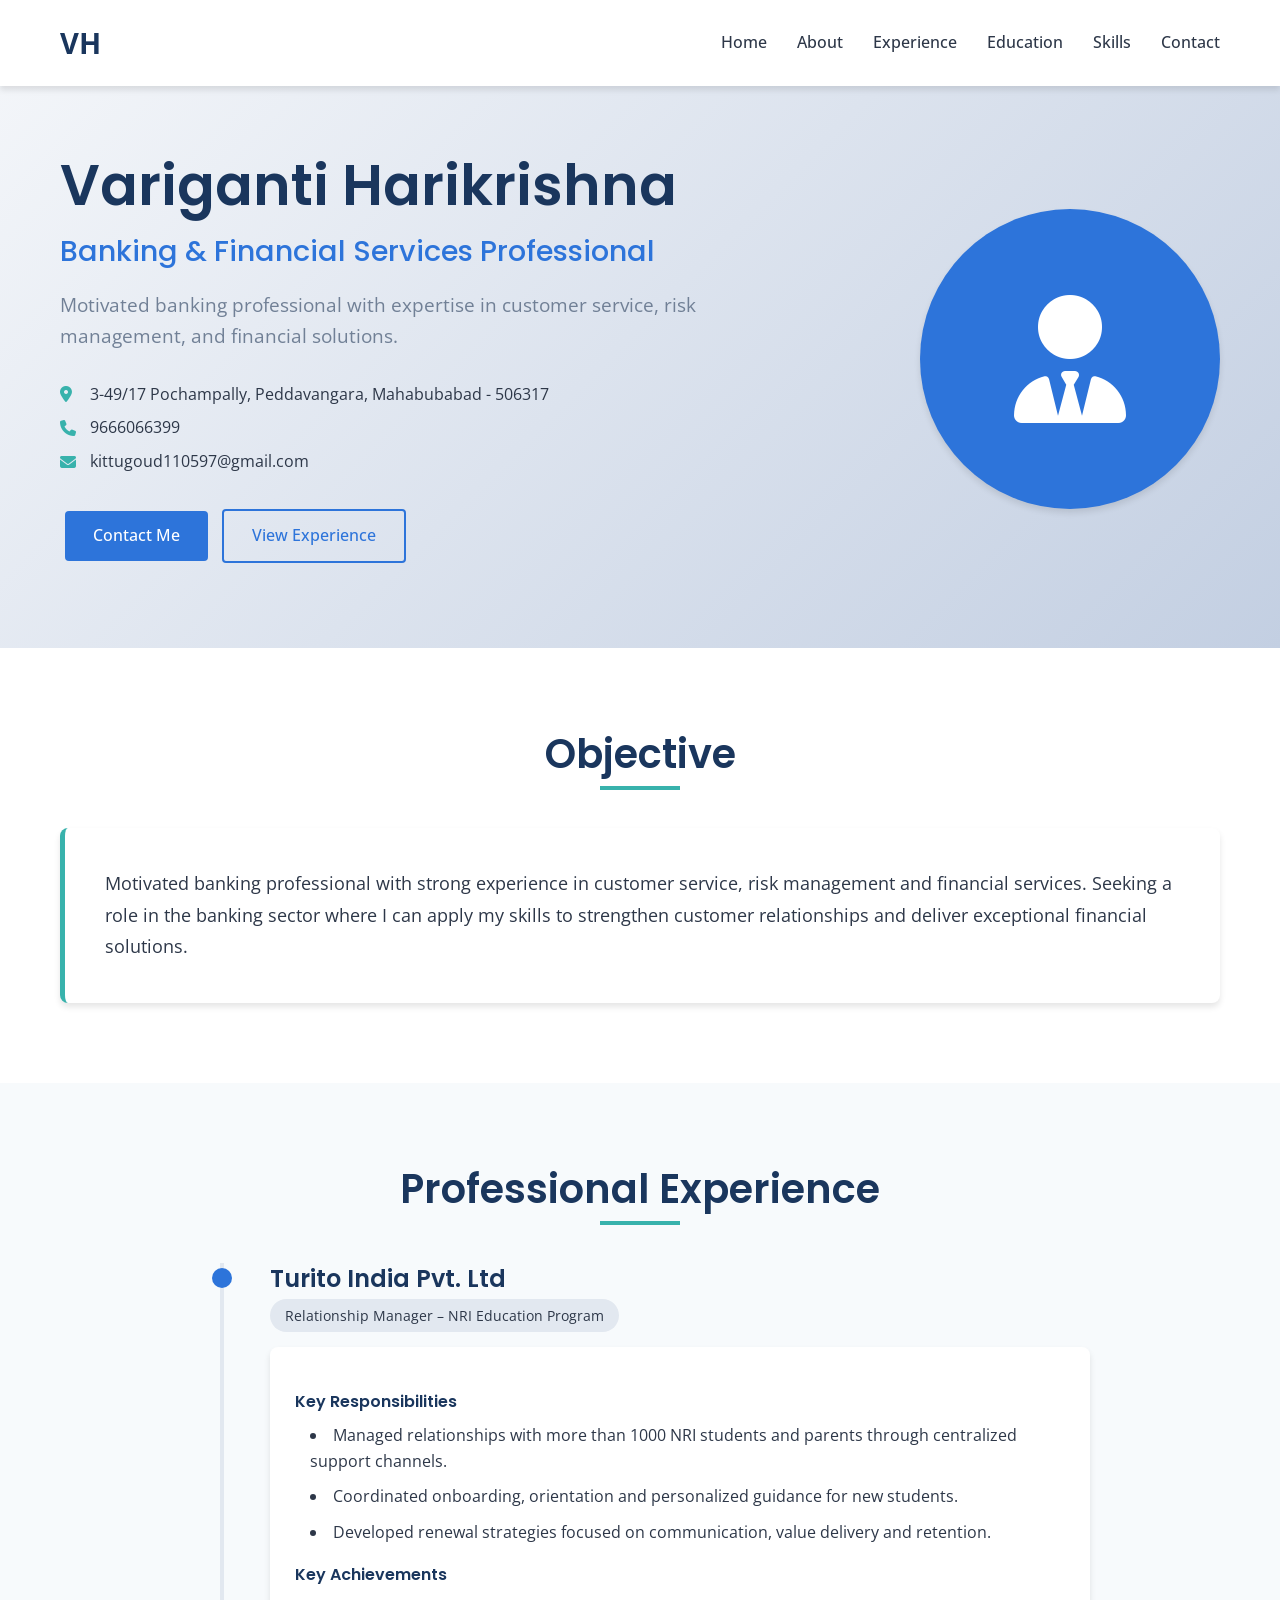
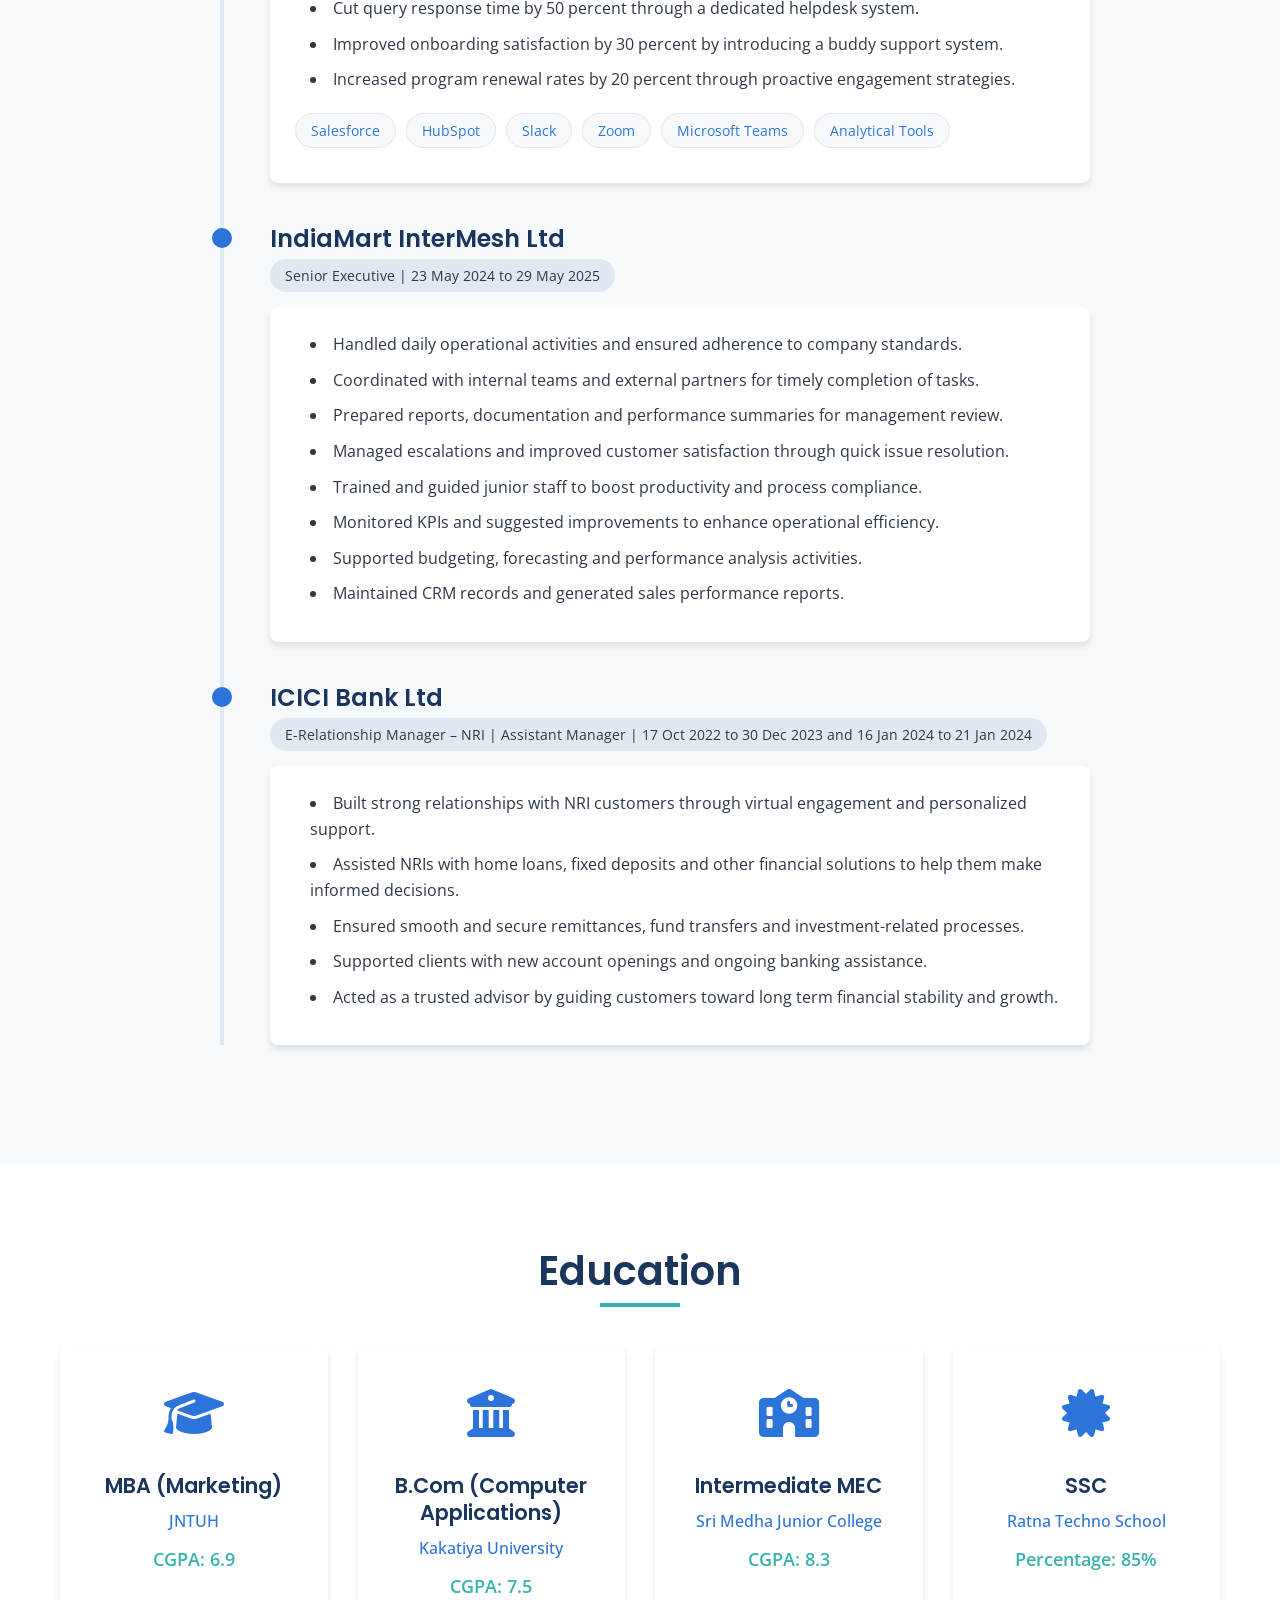
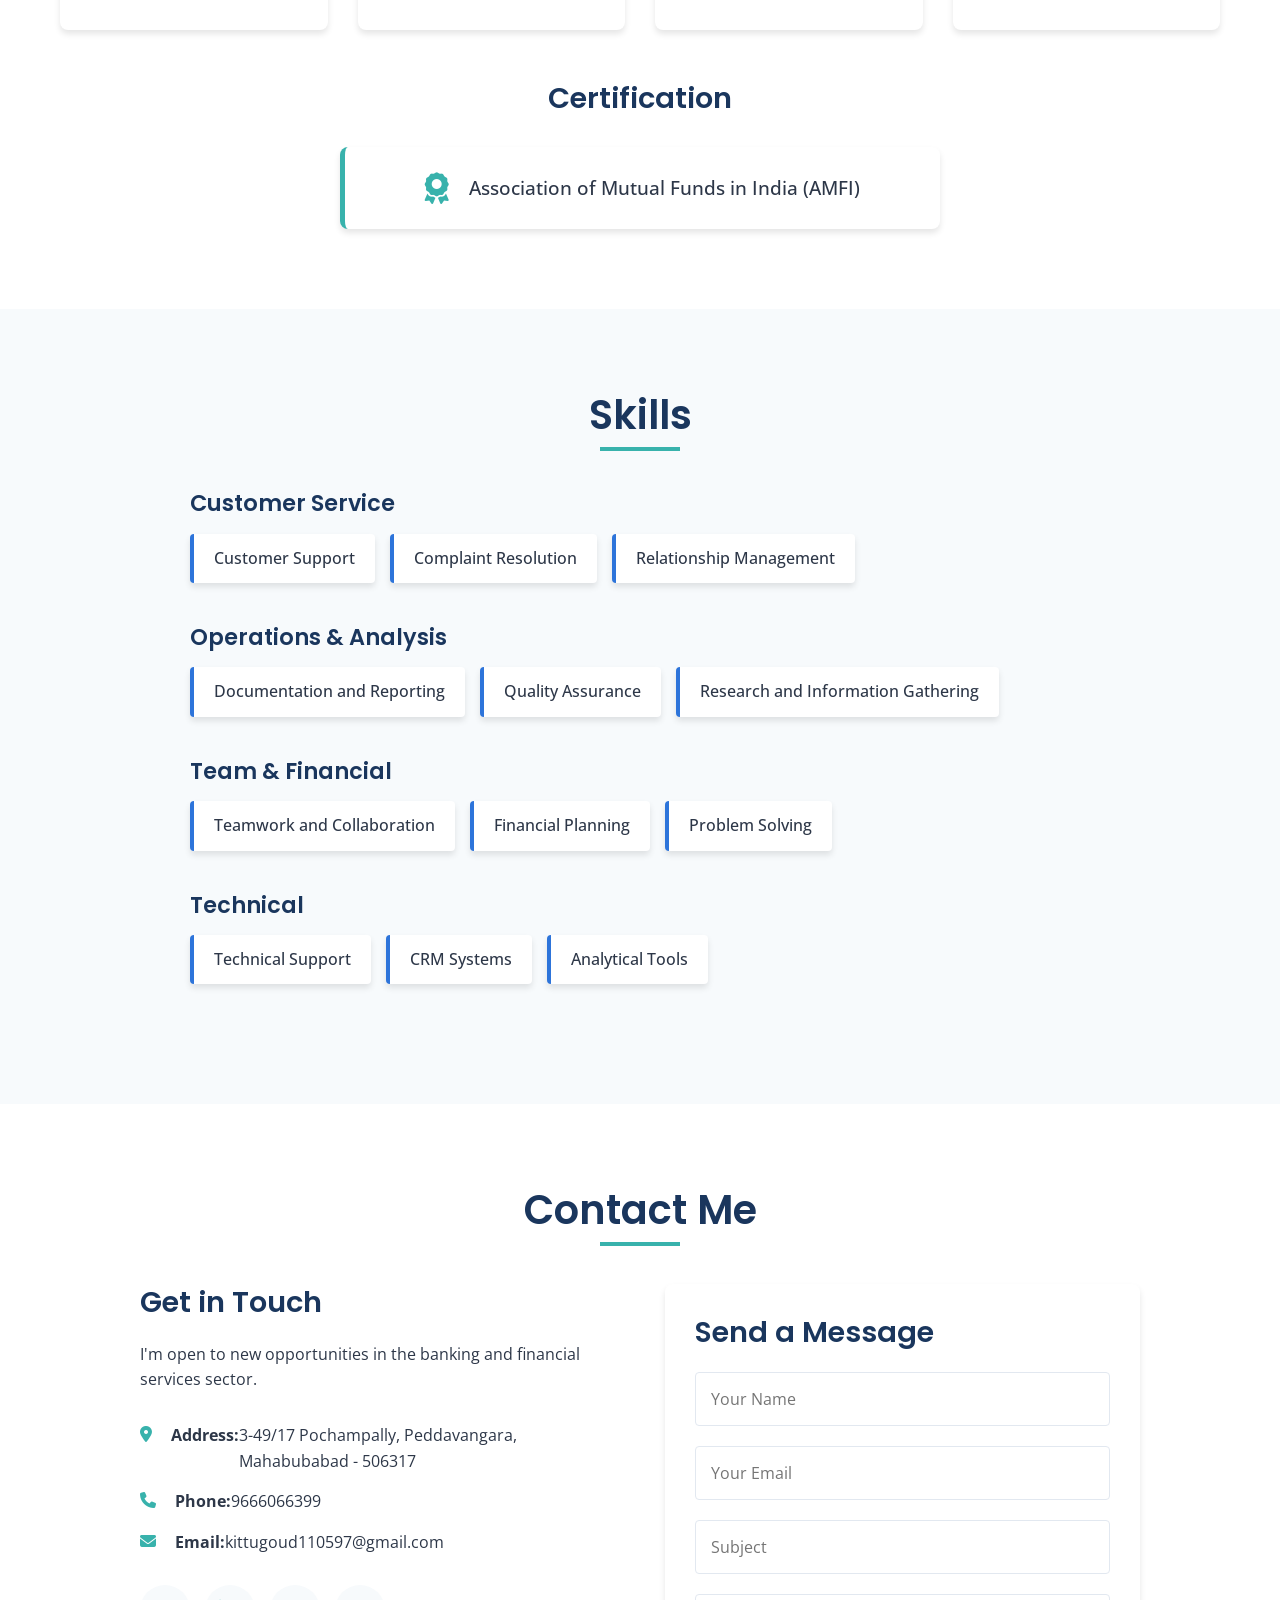
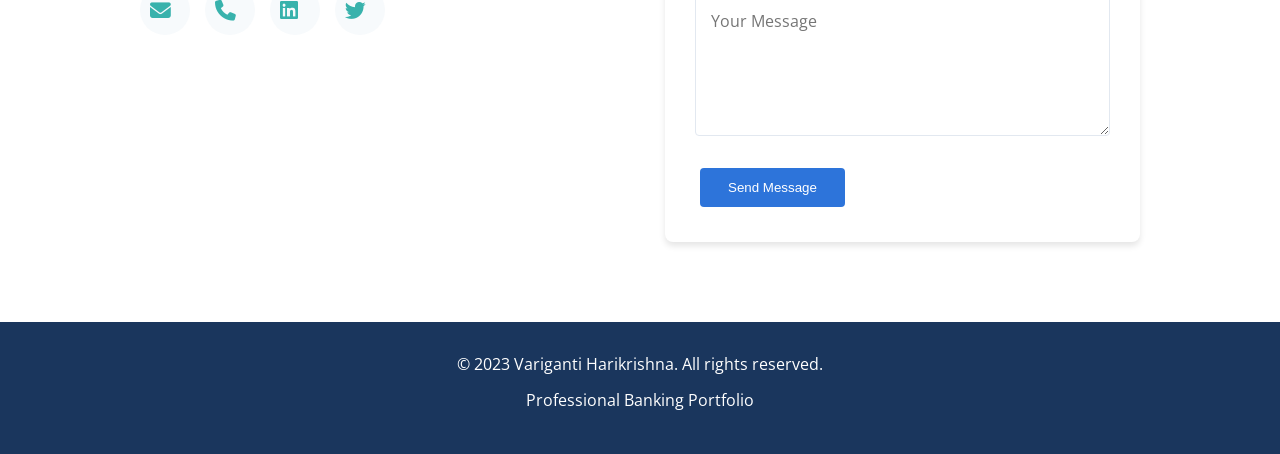
==== index.html @ f1bd862e "Update and rename bhai.html to index.html" ====
<!DOCTYPE html>
<html lang="en">
<head>
    <meta charset="UTF-8">
    <meta name="viewport" content="width=device-width, initial-scale=1.0">
    <title>Variganti Harikrishna | Banking Professional</title>
    <link rel="stylesheet" href="bhai.css">
    <link rel="stylesheet" href="https://cdnjs.cloudflare.com/ajax/libs/font-awesome/6.4.0/css/all.min.css">
    <link href="https://fonts.googleapis.com/css2?family=Poppins:wght@300;400;500;600;700&family=Open+Sans:wght@300;400;600&display=swap" rel="stylesheet">
    <link rel="icon" type="image/x-icon" href="data:image/svg+xml,<svg xmlns=%22http://www.w3.org/2000/svg%22 viewBox=%220 0 100 100%22><text y=%22.9em%22 font-size=%2290%22>💼</text></svg>">
</head>
<body>
    <!-- Navigation -->
    <nav class="navbar">
        <div class="nav-container">
            <a href="#home" class="logo">VH</a>
            <ul class="nav-menu">
                <li><a href="#home">Home</a></li>
                <li><a href="#about">About</a></li>
                <li><a href="#experience">Experience</a></li>
                <li><a href="#education">Education</a></li>
                <li><a href="#skills">Skills</a></li>
                <li><a href="#contact">Contact</a></li>
            </ul>
            <button class="menu-toggle">
                <i class="fas fa-bars"></i>
            </button>
        </div>
    </nav>

    <!-- Hero Section -->
    <section id="home" class="hero">
        <div class="hero-container">
            <div class="hero-text">
                <h1>Variganti Harikrishna</h1>
                <h2>Banking & Financial Services Professional</h2>
                <p class="tagline">Motivated banking professional with expertise in customer service, risk management, and financial solutions.</p>
                <div class="contact-info">
                    <p><i class="fas fa-map-marker-alt"></i> 3-49/17 Pochampally, Peddavangara, Mahabubabad - 506317</p>
                    <p><i class="fas fa-phone"></i> 9666066399</p>
                    <p><i class="fas fa-envelope"></i> kittugoud110597@gmail.com</p>
                </div>
                <a href="#contact" class="btn">Contact Me</a>
                <a href="#experience" class="btn secondary">View Experience</a>
            </div>
            <div class="hero-image">
                <div class="image-placeholder">
                    <i class="fas fa-user-tie"></i>
                </div>
            </div>
        </div>
    </section>

    <!-- About/Objective Section -->
    <section id="about" class="section">
        <div class="container">
            <h2 class="section-title">Objective</h2>
            <div class="objective">
                <p>Motivated banking professional with strong experience in customer service, risk management and financial services. Seeking a role in the banking sector where I can apply my skills to strengthen customer relationships and deliver exceptional financial solutions.</p>
            </div>
        </div>
    </section>

    <!-- Experience Section -->
    <section id="experience" class="section bg-light">
        <div class="container">
            <h2 class="section-title">Professional Experience</h2>
            
            <div class="timeline">
                <div class="timeline-item">
                    <div class="timeline-header">
                        <h3>Turito India Pvt. Ltd</h3>
                        <span class="date">Relationship Manager – NRI Education Program</span>
                    </div>
                    <div class="timeline-content">
                        <h4>Key Responsibilities</h4>
                        <ul>
                            <li>Managed relationships with more than 1000 NRI students and parents through centralized support channels.</li>
                            <li>Coordinated onboarding, orientation and personalized guidance for new students.</li>
                            <li>Developed renewal strategies focused on communication, value delivery and retention.</li>
                        </ul>
                        <h4>Key Achievements</h4>
                        <ul>
                            <li>Cut query response time by 50 percent through a dedicated helpdesk system.</li>
                            <li>Improved onboarding satisfaction by 30 percent by introducing a buddy support system.</li>
                            <li>Increased program renewal rates by 20 percent through proactive engagement strategies.</li>
                        </ul>
                        <div class="tools">
                            <span class="tool-tag">Salesforce</span>
                            <span class="tool-tag">HubSpot</span>
                            <span class="tool-tag">Slack</span>
                            <span class="tool-tag">Zoom</span>
                            <span class="tool-tag">Microsoft Teams</span>
                            <span class="tool-tag">Analytical Tools</span>
                        </div>
                    </div>
                </div>
                
                <div class="timeline-item">
                    <div class="timeline-header">
                        <h3>IndiaMart InterMesh Ltd</h3>
                        <span class="date">Senior Executive | 23 May 2024 to 29 May 2025</span>
                    </div>
                    <div class="timeline-content">
                        <ul>
                            <li>Handled daily operational activities and ensured adherence to company standards.</li>
                            <li>Coordinated with internal teams and external partners for timely completion of tasks.</li>
                            <li>Prepared reports, documentation and performance summaries for management review.</li>
                            <li>Managed escalations and improved customer satisfaction through quick issue resolution.</li>
                            <li>Trained and guided junior staff to boost productivity and process compliance.</li>
                            <li>Monitored KPIs and suggested improvements to enhance operational efficiency.</li>
                            <li>Supported budgeting, forecasting and performance analysis activities.</li>
                            <li>Maintained CRM records and generated sales performance reports.</li>
                        </ul>
                    </div>
                </div>
                
                <div class="timeline-item">
                    <div class="timeline-header">
                        <h3>ICICI Bank Ltd</h3>
                        <span class="date">E-Relationship Manager – NRI | Assistant Manager | 17 Oct 2022 to 30 Dec 2023 and 16 Jan 2024 to 21 Jan 2024</span>
                    </div>
                    <div class="timeline-content">
                        <ul>
                            <li>Built strong relationships with NRI customers through virtual engagement and personalized support.</li>
                            <li>Assisted NRIs with home loans, fixed deposits and other financial solutions to help them make informed decisions.</li>
                            <li>Ensured smooth and secure remittances, fund transfers and investment-related processes.</li>
                            <li>Supported clients with new account openings and ongoing banking assistance.</li>
                            <li>Acted as a trusted advisor by guiding customers toward long term financial stability and growth.</li>
                        </ul>
                    </div>
                </div>
            </div>
        </div>
    </section>

    <!-- Education Section -->
    <section id="education" class="section">
        <div class="container">
            <h2 class="section-title">Education</h2>
            <div class="education-grid">
                <div class="education-card">
                    <div class="edu-icon">
                        <i class="fas fa-graduation-cap"></i>
                    </div>
                    <h3>MBA (Marketing)</h3>
                    <p class="institution">JNTUH</p>
                    <p class="grade">CGPA: 6.9</p>
                </div>
                
                <div class="education-card">
                    <div class="edu-icon">
                        <i class="fas fa-university"></i>
                    </div>
                    <h3>B.Com (Computer Applications)</h3>
                    <p class="institution">Kakatiya University</p>
                    <p class="grade">CGPA: 7.5</p>
                </div>
                
                <div class="education-card">
                    <div class="edu-icon">
                        <i class="fas fa-school"></i>
                    </div>
                    <h3>Intermediate MEC</h3>
                    <p class="institution">Sri Medha Junior College</p>
                    <p class="grade">CGPA: 8.3</p>
                </div>
                
                <div class="education-card">
                    <div class="edu-icon">
                        <i class="fas fa-certificate"></i>
                    </div>
                    <h3>SSC</h3>
                    <p class="institution">Ratna Techno School</p>
                    <p class="grade">Percentage: 85%</p>
                </div>
            </div>
            
            <div class="certification">
                <h3 class="cert-title">Certification</h3>
                <div class="cert-card">
                    <i class="fas fa-award"></i>
                    <p>Association of Mutual Funds in India (AMFI)</p>
                </div>
            </div>
        </div>
    </section>

    <!-- Skills Section -->
    <section id="skills" class="section bg-light">
        <div class="container">
            <h2 class="section-title">Skills</h2>
            <div class="skills-container">
                <div class="skill-category">
                    <h3>Customer Service</h3>
                    <div class="skill-tags">
                        <span class="skill-tag">Customer Support</span>
                        <span class="skill-tag">Complaint Resolution</span>
                        <span class="skill-tag">Relationship Management</span>
                    </div>
                </div>
                
                <div class="skill-category">
                    <h3>Operations & Analysis</h3>
                    <div class="skill-tags">
                        <span class="skill-tag">Documentation and Reporting</span>
                        <span class="skill-tag">Quality Assurance</span>
                        <span class="skill-tag">Research and Information Gathering</span>
                    </div>
                </div>
                
                <div class="skill-category">
                    <h3>Team & Financial</h3>
                    <div class="skill-tags">
                        <span class="skill-tag">Teamwork and Collaboration</span>
                        <span class="skill-tag">Financial Planning</span>
                        <span class="skill-tag">Problem Solving</span>
                    </div>
                </div>
                
                <div class="skill-category">
                    <h3>Technical</h3>
                    <div class="skill-tags">
                        <span class="skill-tag">Technical Support</span>
                        <span class="skill-tag">CRM Systems</span>
                        <span class="skill-tag">Analytical Tools</span>
                    </div>
                </div>
            </div>
        </div>
    </section>

    <!-- Contact Section -->
    <section id="contact" class="section">
        <div class="container">
            <h2 class="section-title">Contact Me</h2>
            <div class="contact-container">
                <div class="contact-info">
                    <h3>Get in Touch</h3>
                    <p>I'm open to new opportunities in the banking and financial services sector.</p>
                    <div class="contact-details">
                        <p><i class="fas fa-map-marker-alt"></i> <strong>Address:</strong> 3-49/17 Pochampally, Peddavangara, Mahabubabad - 506317</p>
                        <p><i class="fas fa-phone"></i> <strong>Phone:</strong> 9666066399</p>
                        <p><i class="fas fa-envelope"></i> <strong>Email:</strong> kittugoud110597@gmail.com</p>
                    </div>
                    <div class="social-links">
                        <a href="mailto:kittugoud110597@gmail.com" class="social-icon">
                            <i class="fas fa-envelope"></i>
                        </a>
                        <a href="tel:9666066399" class="social-icon">
                            <i class="fas fa-phone"></i>
                        </a>
                        <a href="#" class="social-icon">
                            <i class="fab fa-linkedin"></i>
                        </a>
                        <a href="#" class="social-icon">
                            <i class="fab fa-twitter"></i>
                        </a>
                    </div>
                </div>
                <div class="contact-form">
                    <h3>Send a Message</h3>
                    <form id="messageForm">
                        <div class="form-group">
                            <input type="text" id="name" placeholder="Your Name" required>
                        </div>
                        <div class="form-group">
                            <input type="email" id="email" placeholder="Your Email" required>
                        </div>
                        <div class="form-group">
                            <input type="text" id="subject" placeholder="Subject" required>
                        </div>
                        <div class="form-group">
                            <textarea id="message" rows="5" placeholder="Your Message" required></textarea>
                        </div>
                        <button type="submit" class="btn">Send Message</button>
                    </form>
                </div>
            </div>
        </div>
    </section>

    <!-- Footer -->
    <footer class="footer">
        <div class="container">
            <p>&copy; 2023 Variganti Harikrishna. All rights reserved.</p>
            <p>Professional Banking Portfolio</p>
        </div>
    </footer>

    <script src="bhai.js"></script>
</body>
</html>
---- bhai.css ----
/* Reset & Base Styles */
* {
    margin: 0;
    padding: 0;
    box-sizing: border-box;
}

:root {
    --primary: #1a365d;
    --secondary: #2d74da;
    --accent: #38b2ac;
    --light: #f7fafc;
    --dark: #2d3748;
    --gray: #718096;
    --light-gray: #e2e8f0;
    --shadow: 0 4px 6px rgba(0, 0, 0, 0.1);
    --transition: all 0.3s ease;
}

html {
    scroll-behavior: smooth;
}

body {
    font-family: 'Open Sans', sans-serif;
    line-height: 1.6;
    color: var(--dark);
    background-color: #fff;
}

h1, h2, h3, h4 {
    font-family: 'Poppins', sans-serif;
    font-weight: 600;
    line-height: 1.3;
}

.container {
    width: 100%;
    max-width: 1200px;
    margin: 0 auto;
    padding: 0 20px;
}

.section {
    padding: 80px 0;
}

.section-title {
    font-size: 2.5rem;
    margin-bottom: 3rem;
    text-align: center;
    color: var(--primary);
    position: relative;
}

.section-title::after {
    content: '';
    position: absolute;
    width: 80px;
    height: 4px;
    background-color: var(--accent);
    bottom: -10px;
    left: 50%;
    transform: translateX(-50%);
}

.bg-light {
    background-color: var(--light);
}

.btn {
    display: inline-block;
    background-color: var(--secondary);
    color: white;
    padding: 12px 28px;
    border-radius: 4px;
    text-decoration: none;
    font-weight: 500;
    border: none;
    cursor: pointer;
    transition: var(--transition);
    margin: 5px;
}

.btn:hover {
    background-color: var(--primary);
    transform: translateY(-3px);
    box-shadow: var(--shadow);
}

.btn.secondary {
    background-color: transparent;
    color: var(--secondary);
    border: 2px solid var(--secondary);
}

.btn.secondary:hover {
    background-color: var(--secondary);
    color: white;
}

/* Navigation */
.navbar {
    background-color: white;
    box-shadow: var(--shadow);
    position: fixed;
    width: 100%;
    top: 0;
    z-index: 1000;
}

.nav-container {
    display: flex;
    justify-content: space-between;
    align-items: center;
    padding: 20px;
    max-width: 1200px;
    margin: 0 auto;
}

.logo {
    font-size: 1.8rem;
    font-weight: 700;
    color: var(--primary);
    text-decoration: none;
}

.nav-menu {
    display: flex;
    list-style: none;
}

.nav-menu li {
    margin-left: 30px;
}

.nav-menu a {
    text-decoration: none;
    color: var(--dark);
    font-weight: 500;
    transition: var(--transition);
}

.nav-menu a:hover {
    color: var(--secondary);
}

.menu-toggle {
    display: none;
    background: none;
    border: none;
    font-size: 1.5rem;
    color: var(--primary);
    cursor: pointer;
}

/* Hero Section */
.hero {
    padding: 150px 0 80px;
    background: linear-gradient(135deg, #f5f7fa 0%, #c3cfe2 100%);
}

.hero-container {
    display: flex;
    align-items: center;
    justify-content: space-between;
    max-width: 1200px;
    margin: 0 auto;
    padding: 0 20px;
}

.hero-text {
    flex: 1;
    max-width: 700px;
}

.hero-text h1 {
    font-size: 3.5rem;
    color: var(--primary);
    margin-bottom: 10px;
}

.hero-text h2 {
    font-size: 1.8rem;
    color: var(--secondary);
    margin-bottom: 20px;
    font-weight: 500;
}

.hero-text .tagline {
    font-size: 1.2rem;
    margin-bottom: 30px;
    color: var(--gray);
}

.contact-info {
    margin-bottom: 30px;
}

.contact-info p {
    margin-bottom: 8px;
    display: flex;
    align-items: center;
}

.contact-info i {
    margin-right: 10px;
    color: var(--accent);
    width: 20px;
}

.hero-image {
    flex: 0 0 300px;
    margin-left: 50px;
}

.image-placeholder {
    width: 300px;
    height: 300px;
    border-radius: 50%;
    background-color: var(--secondary);
    display: flex;
    align-items: center;
    justify-content: center;
    color: white;
    font-size: 8rem;
    box-shadow: var(--shadow);
}

/* Objective Section */
.objective {
    background-color: white;
    padding: 40px;
    border-radius: 8px;
    box-shadow: var(--shadow);
    font-size: 1.1rem;
    line-height: 1.8;
    border-left: 5px solid var(--accent);
}

/* Experience Section - Timeline */
.timeline {
    position: relative;
    max-width: 900px;
    margin: 0 auto;
}

.timeline::before {
    content: '';
    position: absolute;
    left: 30px;
    top: 0;
    height: 100%;
    width: 4px;
    background-color: var(--light-gray);
}

.timeline-item {
    position: relative;
    margin-bottom: 40px;
    padding-left: 80px;
}

.timeline-item::before {
    content: '';
    position: absolute;
    left: 22px;
    top: 5px;
    width: 20px;
    height: 20px;
    border-radius: 50%;
    background-color: var(--secondary);
    z-index: 1;
}

.timeline-header {
    margin-bottom: 15px;
}

.timeline-header h3 {
    color: var(--primary);
    font-size: 1.5rem;
}

.timeline-header .date {
    display: inline-block;
    background-color: var(--light-gray);
    color: var(--dark);
    padding: 5px 15px;
    border-radius: 20px;
    font-size: 0.9rem;
    margin-top: 5px;
}

.timeline-content {
    background-color: white;
    padding: 25px;
    border-radius: 8px;
    box-shadow: var(--shadow);
}

.timeline-content h4 {
    color: var(--primary);
    margin: 20px 0 10px;
}

.timeline-content ul {
    list-style-position: inside;
    margin-left: 15px;
}

.timeline-content li {
    margin-bottom: 10px;
}

.tools {
    display: flex;
    flex-wrap: wrap;
    margin-top: 20px;
}

.tool-tag {
    background-color: var(--light);
    color: var(--secondary);
    padding: 5px 15px;
    border-radius: 20px;
    font-size: 0.9rem;
    margin-right: 10px;
    margin-bottom: 10px;
    border: 1px solid var(--light-gray);
}

/* Education Section */
.education-grid {
    display: grid;
    grid-template-columns: repeat(auto-fill, minmax(250px, 1fr));
    gap: 30px;
    margin-bottom: 50px;
}

.education-card {
    background-color: white;
    padding: 30px;
    border-radius: 8px;
    box-shadow: var(--shadow);
    text-align: center;
    transition: var(--transition);
}

.education-card:hover {
    transform: translateY(-10px);
}

.edu-icon {
    font-size: 3rem;
    color: var(--secondary);
    margin-bottom: 20px;
}

.education-card h3 {
    color: var(--primary);
    margin-bottom: 10px;
    font-size: 1.3rem;
}

.institution {
    color: var(--secondary);
    font-weight: 500;
    margin-bottom: 10px;
}

.grade {
    color: var(--accent);
    font-weight: 600;
    font-size: 1.1rem;
}

.certification {
    max-width: 600px;
    margin: 0 auto;
}

.cert-title {
    font-size: 1.8rem;
    color: var(--primary);
    margin-bottom: 30px;
    text-align: center;
}

.cert-card {
    background-color: white;
    padding: 25px;
    border-radius: 8px;
    box-shadow: var(--shadow);
    display: flex;
    align-items: center;
    justify-content: center;
    border-left: 5px solid var(--accent);
}

.cert-card i {
    font-size: 2rem;
    color: var(--accent);
    margin-right: 20px;
}

.cert-card p {
    font-size: 1.2rem;
    font-weight: 500;
}

/* Skills Section */
.skills-container {
    max-width: 900px;
    margin: 0 auto;
}

.skill-category {
    margin-bottom: 40px;
}

.skill-category h3 {
    color: var(--primary);
    margin-bottom: 15px;
    font-size: 1.4rem;
}

.skill-tags {
    display: flex;
    flex-wrap: wrap;
    gap: 15px;
}

.skill-tag {
    background-color: white;
    color: var(--dark);
    padding: 12px 20px;
    border-radius: 4px;
    font-weight: 500;
    box-shadow: var(--shadow);
    transition: var(--transition);
    border-left: 4px solid var(--secondary);
}

.skill-tag:hover {
    transform: translateY(-5px);
    box-shadow: 0 8px 15px rgba(0, 0, 0, 0.1);
}

/* Contact Section */
.contact-container {
    display: grid;
    grid-template-columns: repeat(auto-fit, minmax(300px, 1fr));
    gap: 50px;
    max-width: 1000px;
    margin: 0 auto;
}

.contact-info h3, .contact-form h3 {
    font-size: 1.8rem;
    color: var(--primary);
    margin-bottom: 20px;
}

.contact-details {
    margin: 30px 0;
}

.contact-details p {
    margin-bottom: 15px;
    display: flex;
    align-items: flex-start;
}

.contact-details i {
    margin-right: 15px;
    color: var(--accent);
    width: 20px;
    margin-top: 3px;
}

.social-links {
    display: flex;
    gap: 15px;
    margin-top: 30px;
}

.social-icon {
    display: flex;
    align-items: center;
    justify-content: center;
    width: 50px;
    height: 50px;
    border-radius: 50%;
    background-color: var(--light);
    color: var(--primary);
    font-size: 1.3rem;
    transition: var(--transition);
    text-decoration: none;
}

.social-icon:hover {
    background-color: var(--secondary);
    color: white;
    transform: translateY(-5px);
}

.contact-form {
    background-color: white;
    padding: 30px;
    border-radius: 8px;
    box-shadow: var(--shadow);
}

.form-group {
    margin-bottom: 20px;
}

.form-group input, .form-group textarea {
    width: 100%;
    padding: 15px;
    border: 1px solid var(--light-gray);
    border-radius: 4px;
    font-family: 'Open Sans', sans-serif;
    font-size: 1rem;
    transition: var(--transition);
}

.form-group input:focus, .form-group textarea:focus {
    outline: none;
    border-color: var(--secondary);
}

/* Footer */
.footer {
    background-color: var(--primary);
    color: white;
    padding: 30px 0;
    text-align: center;
}

.footer p {
    margin-bottom: 10px;
}

/* Responsive Design */
@media (max-width: 992px) {
    .hero-container {
        flex-direction: column;
        text-align: center;
    }
    
    .hero-image {
        margin: 40px auto 0;
        order: -1;
    }
    
    .hero-text h1 {
        font-size: 2.8rem;
    }
    
    .section-title {
        font-size: 2.2rem;
    }
}

@media (max-width: 768px) {
    .nav-menu {
        position: fixed;
        top: 70px;
        left: -100%;
        flex-direction: column;
        background-color: white;
        width: 100%;
        text-align: center;
        transition: var(--transition);
        box-shadow: var(--shadow);
        padding: 20px 0;
    }
    
    .nav-menu.active {
        left: 0;
    }
    
    .nav-menu li {
        margin: 15px 0;
    }
    
    .menu-toggle {
        display: block;
    }
    
    .section {
        padding: 60px 0;
    }
    
    .hero {
        padding: 120px 0 60px;
    }
    
    .hero-text h1 {
        font-size: 2.3rem;
    }
    
    .hero-text h2 {
        font-size: 1.5rem;
    }
    
    .section-title {
        font-size: 1.8rem;
    }
    
    .timeline::before {
        left: 20px;
    }
    
    .timeline-item {
        padding-left: 60px;
    }
    
    .timeline-item::before {
        left: 12px;
    }
}

@media (max-width: 576px) {
    .hero-text h1 {
        font-size: 2rem;
    }
    
    .education-grid {
        grid-template-columns: 1fr;
    }
    
    .contact-container {
        grid-template-columns: 1fr;
    }
}
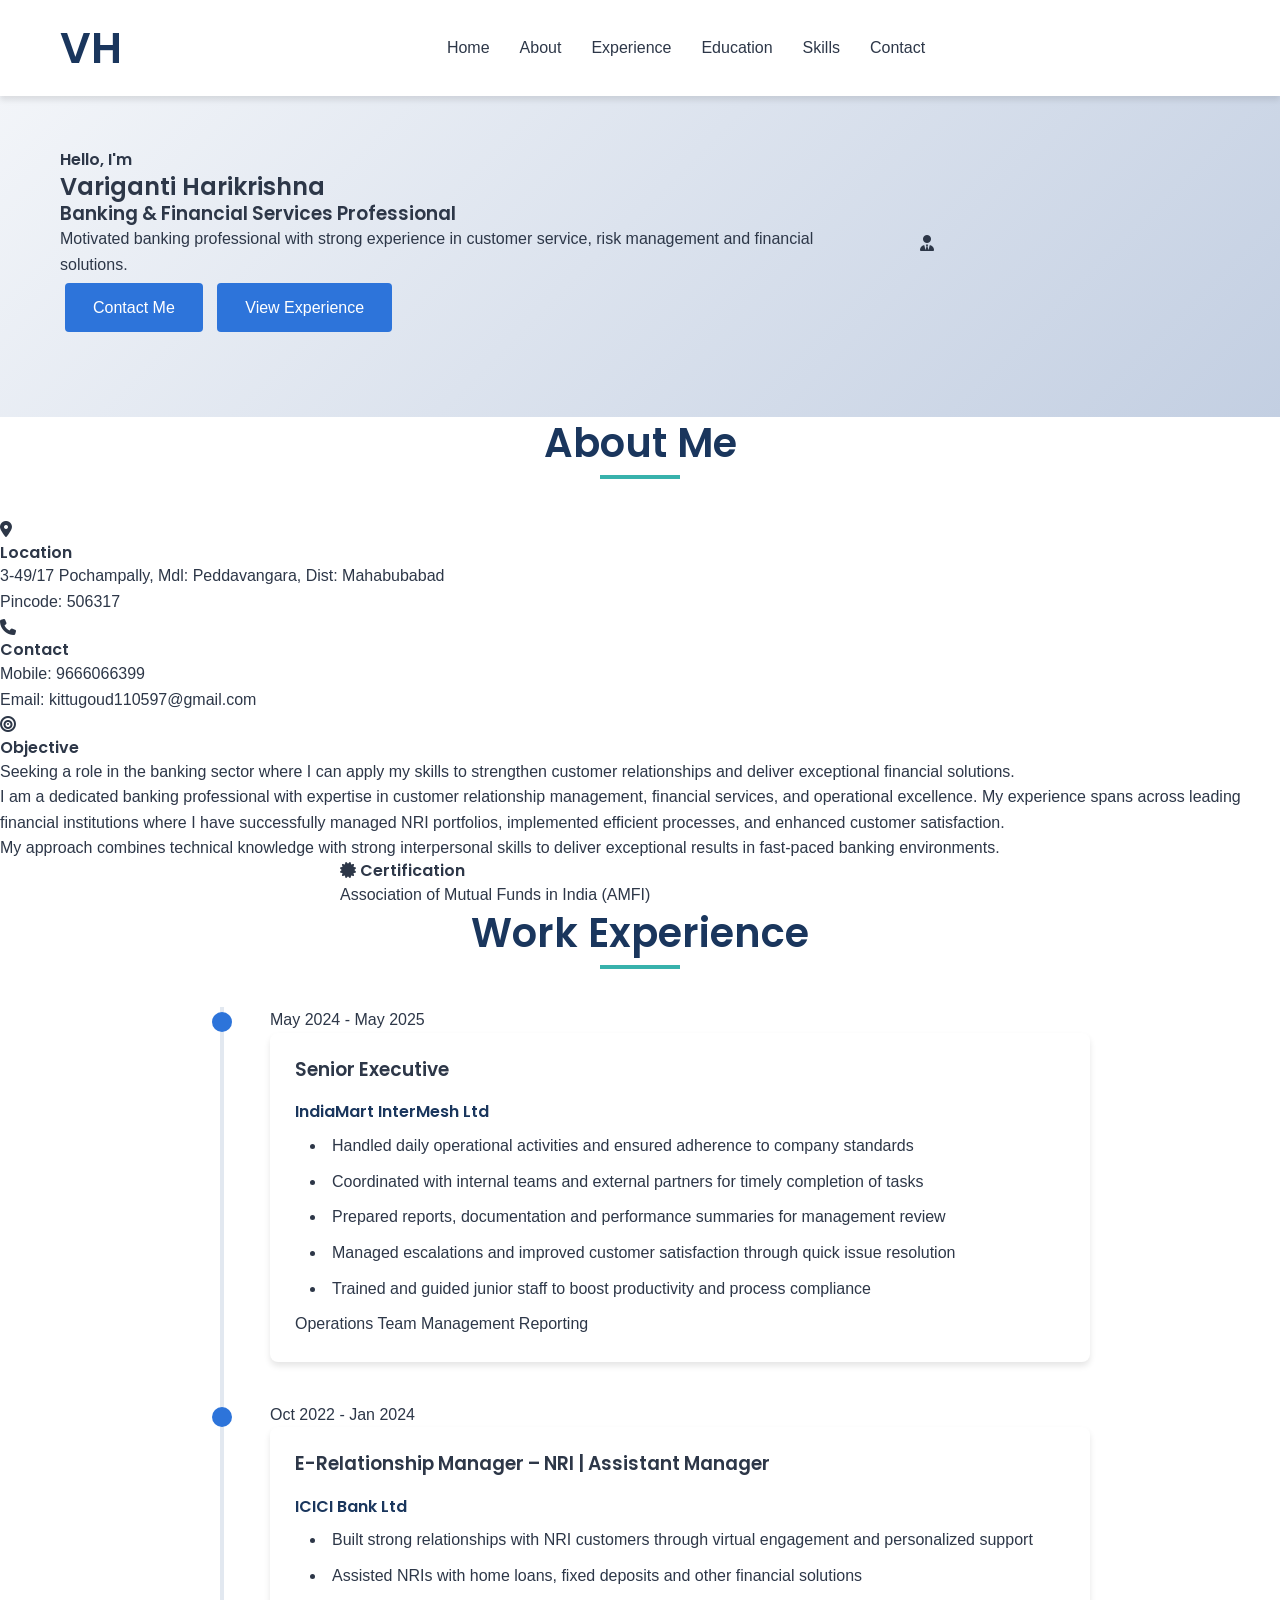
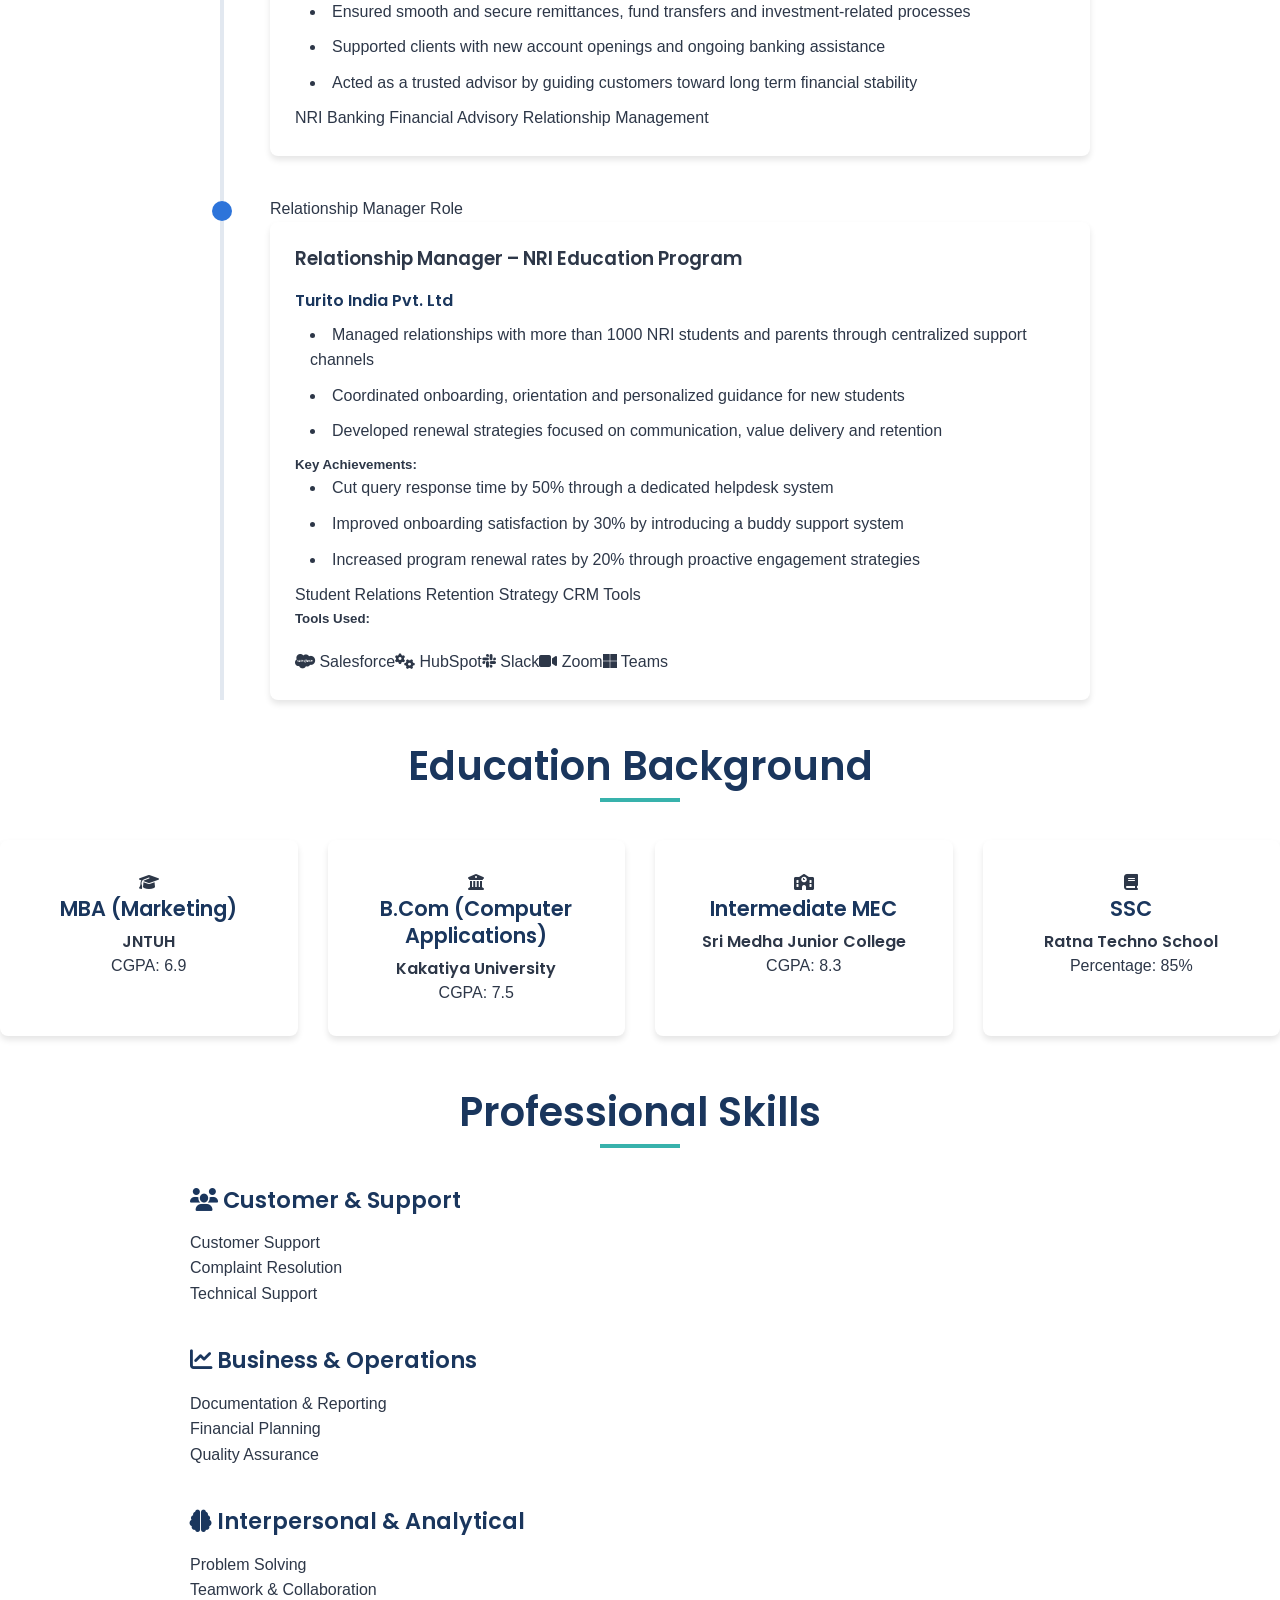
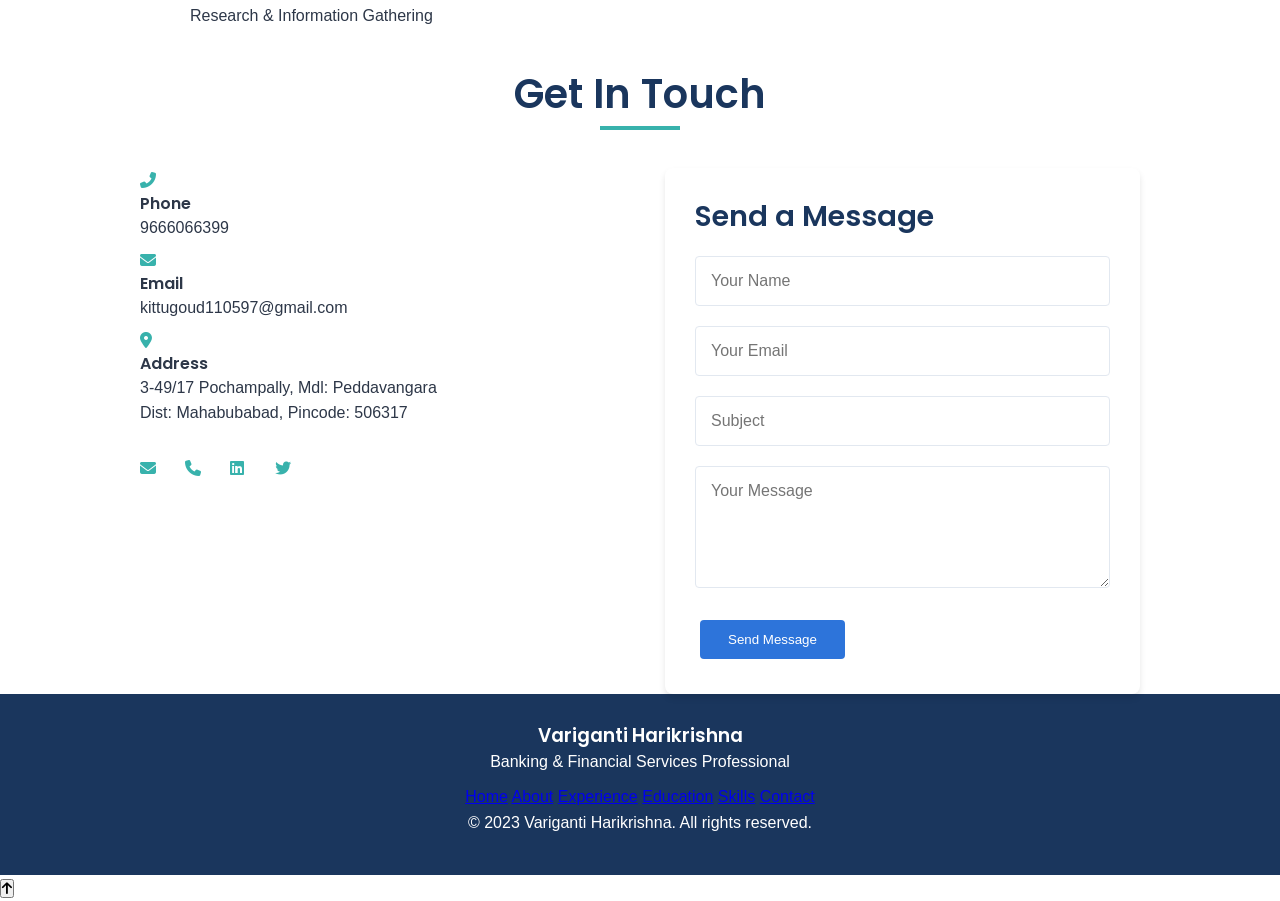
==== commit 67b140aa: "Update index.html" ====
--- a/index.html
+++ b/index.html
@@ -3,131 +3,187 @@
 <head>
     <meta charset="UTF-8">
     <meta name="viewport" content="width=device-width, initial-scale=1.0">
-    <title>Variganti Harikrishna | Banking Professional</title>
-    <link rel="stylesheet" href="bhai.css">
+    <title>Variganti Harikrishna | Banking Professional Portfolio</title>
+    <link rel="stylesheet" href="style.css">
     <link rel="stylesheet" href="https://cdnjs.cloudflare.com/ajax/libs/font-awesome/6.4.0/css/all.min.css">
-    <link href="https://fonts.googleapis.com/css2?family=Poppins:wght@300;400;500;600;700&family=Open+Sans:wght@300;400;600&display=swap" rel="stylesheet">
-    <link rel="icon" type="image/x-icon" href="data:image/svg+xml,<svg xmlns=%22http://www.w3.org/2000/svg%22 viewBox=%220 0 100 100%22><text y=%22.9em%22 font-size=%2290%22>💼</text></svg>">
+    <link href="https://fonts.googleapis.com/css2?family=Poppins:wght@300;400;500;600;700&family=Montserrat:wght@400;500;700&display=swap" rel="stylesheet">
+    <link rel="stylesheet" href="https://cdnjs.cloudflare.com/ajax/libs/font-awesome/6.4.0/css/all.min.css">
 </head>
 <body>
     <!-- Navigation -->
     <nav class="navbar">
         <div class="nav-container">
-            <a href="#home" class="logo">VH</a>
+            <div class="logo">
+                <h2>V<span>H</span></h2>
+            </div>
             <ul class="nav-menu">
-                <li><a href="#home">Home</a></li>
-                <li><a href="#about">About</a></li>
-                <li><a href="#experience">Experience</a></li>
-                <li><a href="#education">Education</a></li>
-                <li><a href="#skills">Skills</a></li>
-                <li><a href="#contact">Contact</a></li>
+                <li><a href="#home" class="nav-link">Home</a></li>
+                <li><a href="#about" class="nav-link">About</a></li>
+                <li><a href="#experience" class="nav-link">Experience</a></li>
+                <li><a href="#education" class="nav-link">Education</a></li>
+                <li><a href="#skills" class="nav-link">Skills</a></li>
+                <li><a href="#contact" class="nav-link">Contact</a></li>
             </ul>
-            <button class="menu-toggle">
-                <i class="fas fa-bars"></i>
-            </button>
+            <div class="hamburger">
+                <span class="bar"></span>
+                <span class="bar"></span>
+                <span class="bar"></span>
+            </div>
         </div>
     </nav>
 
     <!-- Hero Section -->
-    <section id="home" class="hero">
-        <div class="hero-container">
-            <div class="hero-text">
-                <h1>Variganti Harikrishna</h1>
-                <h2>Banking & Financial Services Professional</h2>
-                <p class="tagline">Motivated banking professional with expertise in customer service, risk management, and financial solutions.</p>
-                <div class="contact-info">
-                    <p><i class="fas fa-map-marker-alt"></i> 3-49/17 Pochampally, Peddavangara, Mahabubabad - 506317</p>
-                    <p><i class="fas fa-phone"></i> 9666066399</p>
-                    <p><i class="fas fa-envelope"></i> kittugoud110597@gmail.com</p>
-                </div>
-                <a href="#contact" class="btn">Contact Me</a>
-                <a href="#experience" class="btn secondary">View Experience</a>
-            </div>
-            <div class="hero-image">
-                <div class="image-placeholder">
+ <!-- Hero Section -->
+<section id="home" class="hero">
+    <div class="hero-container">
+        <div class="hero-content">
+            <h4 class="hero-subtitle">Hello, I'm</h4>
+            <h1 class="hero-title">Variganti Harikrishna</h1>
+            <h3 class="hero-role">Banking & Financial Services Professional</h3>
+            <p class="hero-description">Motivated banking professional with strong experience in customer service, risk management and financial solutions.</p>
+            <div class="hero-btns">
+                <a href="#contact" class="btn btn-primary">Contact Me</a>
+                <a href="#experience" class="btn btn-secondary">View Experience</a>
+            </div>
+        </div>
+        <div class="hero-image">
+            <div class="image-wrapper">
+                <div class="floating-shapes">
+                    <div class="shape shape-1"></div>
+                    <div class="shape shape-2"></div>
+                    <div class="shape shape-3"></div>
+                </div>
+                <div class="profile-img-placeholder">
                     <i class="fas fa-user-tie"></i>
                 </div>
             </div>
         </div>
+    </div>
+</section>
+
+    <!-- About Section -->
+    <section id="about" class="about">
+        <div class="section-container">
+            <h2 class="section-title">About <span>Me</span></h2>
+            <div class="about-content">
+                <div class="about-info">
+                    <div class="info-card">
+                        <div class="info-icon">
+                            <i class="fas fa-map-marker-alt"></i>
+                        </div>
+                        <div class="info-text">
+                            <h4>Location</h4>
+                            <p>3-49/17 Pochampally, Mdl: Peddavangara, Dist: Mahabubabad<br>Pincode: 506317</p>
+                        </div>
+                    </div>
+                    <div class="info-card">
+                        <div class="info-icon">
+                            <i class="fas fa-phone"></i>
+                        </div>
+                        <div class="info-text">
+                            <h4>Contact</h4>
+                            <p>Mobile: 9666066399</p>
+                            <p>Email: kittugoud110597@gmail.com</p>
+                        </div>
+                    </div>
+                    <div class="info-card">
+                        <div class="info-icon">
+                            <i class="fas fa-bullseye"></i>
+                        </div>
+                        <div class="info-text">
+                            <h4>Objective</h4>
+                            <p>Seeking a role in the banking sector where I can apply my skills to strengthen customer relationships and deliver exceptional financial solutions.</p>
+                        </div>
+                    </div>
+                </div>
+                <div class="about-text">
+                    <p>I am a dedicated banking professional with expertise in customer relationship management, financial services, and operational excellence. My experience spans across leading financial institutions where I have successfully managed NRI portfolios, implemented efficient processes, and enhanced customer satisfaction.</p>
+                    <p>My approach combines technical knowledge with strong interpersonal skills to deliver exceptional results in fast-paced banking environments.</p>
+                    <div class="certification">
+                        <h4><i class="fas fa-certificate"></i> Certification</h4>
+                        <p>Association of Mutual Funds in India (AMFI)</p>
+                    </div>
+                </div>
+            </div>
+        </div>
     </section>
 
-    <!-- About/Objective Section -->
-    <section id="about" class="section">
-        <div class="container">
-            <h2 class="section-title">Objective</h2>
-            <div class="objective">
-                <p>Motivated banking professional with strong experience in customer service, risk management and financial services. Seeking a role in the banking sector where I can apply my skills to strengthen customer relationships and deliver exceptional financial solutions.</p>
-            </div>
-        </div>
-    </section>
-
     <!-- Experience Section -->
-    <section id="experience" class="section bg-light">
-        <div class="container">
-            <h2 class="section-title">Professional Experience</h2>
-            
+    <section id="experience" class="experience">
+        <div class="section-container">
+            <h2 class="section-title">Work <span>Experience</span></h2>
             <div class="timeline">
                 <div class="timeline-item">
-                    <div class="timeline-header">
-                        <h3>Turito India Pvt. Ltd</h3>
-                        <span class="date">Relationship Manager – NRI Education Program</span>
-                    </div>
+                    <div class="timeline-date">May 2024 - May 2025</div>
                     <div class="timeline-content">
-                        <h4>Key Responsibilities</h4>
+                        <h3>Senior Executive</h3>
+                        <h4>IndiaMart InterMesh Ltd</h4>
                         <ul>
-                            <li>Managed relationships with more than 1000 NRI students and parents through centralized support channels.</li>
-                            <li>Coordinated onboarding, orientation and personalized guidance for new students.</li>
-                            <li>Developed renewal strategies focused on communication, value delivery and retention.</li>
+                            <li>Handled daily operational activities and ensured adherence to company standards</li>
+                            <li>Coordinated with internal teams and external partners for timely completion of tasks</li>
+                            <li>Prepared reports, documentation and performance summaries for management review</li>
+                            <li>Managed escalations and improved customer satisfaction through quick issue resolution</li>
+                            <li>Trained and guided junior staff to boost productivity and process compliance</li>
                         </ul>
-                        <h4>Key Achievements</h4>
+                        <div class="experience-tags">
+                            <span class="tag">Operations</span>
+                            <span class="tag">Team Management</span>
+                            <span class="tag">Reporting</span>
+                        </div>
+                    </div>
+                </div>
+                
+                <div class="timeline-item">
+                    <div class="timeline-date">Oct 2022 - Jan 2024</div>
+                    <div class="timeline-content">
+                        <h3>E-Relationship Manager – NRI | Assistant Manager</h3>
+                        <h4>ICICI Bank Ltd</h4>
                         <ul>
-                            <li>Cut query response time by 50 percent through a dedicated helpdesk system.</li>
-                            <li>Improved onboarding satisfaction by 30 percent by introducing a buddy support system.</li>
-                            <li>Increased program renewal rates by 20 percent through proactive engagement strategies.</li>
+                            <li>Built strong relationships with NRI customers through virtual engagement and personalized support</li>
+                            <li>Assisted NRIs with home loans, fixed deposits and other financial solutions</li>
+                            <li>Ensured smooth and secure remittances, fund transfers and investment-related processes</li>
+                            <li>Supported clients with new account openings and ongoing banking assistance</li>
+                            <li>Acted as a trusted advisor by guiding customers toward long term financial stability</li>
                         </ul>
-                        <div class="tools">
-                            <span class="tool-tag">Salesforce</span>
-                            <span class="tool-tag">HubSpot</span>
-                            <span class="tool-tag">Slack</span>
-                            <span class="tool-tag">Zoom</span>
-                            <span class="tool-tag">Microsoft Teams</span>
-                            <span class="tool-tag">Analytical Tools</span>
+                        <div class="experience-tags">
+                            <span class="tag">NRI Banking</span>
+                            <span class="tag">Financial Advisory</span>
+                            <span class="tag">Relationship Management</span>
                         </div>
                     </div>
                 </div>
                 
                 <div class="timeline-item">
-                    <div class="timeline-header">
-                        <h3>IndiaMart InterMesh Ltd</h3>
-                        <span class="date">Senior Executive | 23 May 2024 to 29 May 2025</span>
-                    </div>
+                    <div class="timeline-date">Relationship Manager Role</div>
                     <div class="timeline-content">
+                        <h3>Relationship Manager – NRI Education Program</h3>
+                        <h4>Turito India Pvt. Ltd</h4>
                         <ul>
-                            <li>Handled daily operational activities and ensured adherence to company standards.</li>
-                            <li>Coordinated with internal teams and external partners for timely completion of tasks.</li>
-                            <li>Prepared reports, documentation and performance summaries for management review.</li>
-                            <li>Managed escalations and improved customer satisfaction through quick issue resolution.</li>
-                            <li>Trained and guided junior staff to boost productivity and process compliance.</li>
-                            <li>Monitored KPIs and suggested improvements to enhance operational efficiency.</li>
-                            <li>Supported budgeting, forecasting and performance analysis activities.</li>
-                            <li>Maintained CRM records and generated sales performance reports.</li>
+                            <li>Managed relationships with more than 1000 NRI students and parents through centralized support channels</li>
+                            <li>Coordinated onboarding, orientation and personalized guidance for new students</li>
+                            <li>Developed renewal strategies focused on communication, value delivery and retention</li>
                         </ul>
-                    </div>
-                </div>
-                
-                <div class="timeline-item">
-                    <div class="timeline-header">
-                        <h3>ICICI Bank Ltd</h3>
-                        <span class="date">E-Relationship Manager – NRI | Assistant Manager | 17 Oct 2022 to 30 Dec 2023 and 16 Jan 2024 to 21 Jan 2024</span>
-                    </div>
-                    <div class="timeline-content">
-                        <ul>
-                            <li>Built strong relationships with NRI customers through virtual engagement and personalized support.</li>
-                            <li>Assisted NRIs with home loans, fixed deposits and other financial solutions to help them make informed decisions.</li>
-                            <li>Ensured smooth and secure remittances, fund transfers and investment-related processes.</li>
-                            <li>Supported clients with new account openings and ongoing banking assistance.</li>
-                            <li>Acted as a trusted advisor by guiding customers toward long term financial stability and growth.</li>
+                        <h5>Key Achievements:</h5>
+                        <ul class="achievements">
+                            <li>Cut query response time by 50% through a dedicated helpdesk system</li>
+                            <li>Improved onboarding satisfaction by 30% by introducing a buddy support system</li>
+                            <li>Increased program renewal rates by 20% through proactive engagement strategies</li>
                         </ul>
+                        <div class="experience-tags">
+                            <span class="tag">Student Relations</span>
+                            <span class="tag">Retention Strategy</span>
+                            <span class="tag">CRM Tools</span>
+                        </div>
+                        <div class="tools-used">
+                            <h5>Tools Used:</h5>
+                            <div class="tools">
+                                <span><i class="fab fa-salesforce"></i> Salesforce</span>
+                                <span><i class="fas fa-cogs"></i> HubSpot</span>
+                                <span><i class="fab fa-slack"></i> Slack</span>
+                                <span><i class="fas fa-video"></i> Zoom</span>
+                                <span><i class="fab fa-microsoft"></i> Teams</span>
+                            </div>
+                        </div>
                     </div>
                 </div>
             </div>
@@ -135,95 +191,131 @@
     </section>
 
     <!-- Education Section -->
-    <section id="education" class="section">
-        <div class="container">
-            <h2 class="section-title">Education</h2>
+    <section id="education" class="education">
+        <div class="section-container">
+            <h2 class="section-title">Education <span>Background</span></h2>
             <div class="education-grid">
                 <div class="education-card">
-                    <div class="edu-icon">
+                    <div class="education-icon">
                         <i class="fas fa-graduation-cap"></i>
                     </div>
                     <h3>MBA (Marketing)</h3>
-                    <p class="institution">JNTUH</p>
-                    <p class="grade">CGPA: 6.9</p>
+                    <h4>JNTUH</h4>
+                    <div class="education-score">
+                        <span>CGPA: 6.9</span>
+                    </div>
                 </div>
                 
                 <div class="education-card">
-                    <div class="edu-icon">
+                    <div class="education-icon">
                         <i class="fas fa-university"></i>
                     </div>
                     <h3>B.Com (Computer Applications)</h3>
-                    <p class="institution">Kakatiya University</p>
-                    <p class="grade">CGPA: 7.5</p>
+                    <h4>Kakatiya University</h4>
+                    <div class="education-score">
+                        <span>CGPA: 7.5</span>
+                    </div>
                 </div>
                 
                 <div class="education-card">
-                    <div class="edu-icon">
+                    <div class="education-icon">
                         <i class="fas fa-school"></i>
                     </div>
                     <h3>Intermediate MEC</h3>
-                    <p class="institution">Sri Medha Junior College</p>
-                    <p class="grade">CGPA: 8.3</p>
+                    <h4>Sri Medha Junior College</h4>
+                    <div class="education-score">
+                        <span>CGPA: 8.3</span>
+                    </div>
                 </div>
                 
                 <div class="education-card">
-                    <div class="edu-icon">
-                        <i class="fas fa-certificate"></i>
+                    <div class="education-icon">
+                        <i class="fas fa-book"></i>
                     </div>
                     <h3>SSC</h3>
-                    <p class="institution">Ratna Techno School</p>
-                    <p class="grade">Percentage: 85%</p>
-                </div>
-            </div>
-            
-            <div class="certification">
-                <h3 class="cert-title">Certification</h3>
-                <div class="cert-card">
-                    <i class="fas fa-award"></i>
-                    <p>Association of Mutual Funds in India (AMFI)</p>
+                    <h4>Ratna Techno School</h4>
+                    <div class="education-score">
+                        <span>Percentage: 85%</span>
+                    </div>
                 </div>
             </div>
         </div>
     </section>
 
     <!-- Skills Section -->
-    <section id="skills" class="section bg-light">
-        <div class="container">
-            <h2 class="section-title">Skills</h2>
+    <section id="skills" class="skills">
+        <div class="section-container">
+            <h2 class="section-title">Professional <span>Skills</span></h2>
             <div class="skills-container">
                 <div class="skill-category">
-                    <h3>Customer Service</h3>
-                    <div class="skill-tags">
-                        <span class="skill-tag">Customer Support</span>
-                        <span class="skill-tag">Complaint Resolution</span>
-                        <span class="skill-tag">Relationship Management</span>
+                    <h3><i class="fas fa-users"></i> Customer & Support</h3>
+                    <div class="skill-list">
+                        <div class="skill-item">
+                            <span class="skill-name">Customer Support</span>
+                            <div class="skill-bar">
+                                <div class="skill-level" style="width: 95%"></div>
+                            </div>
+                        </div>
+                        <div class="skill-item">
+                            <span class="skill-name">Complaint Resolution</span>
+                            <div class="skill-bar">
+                                <div class="skill-level" style="width: 90%"></div>
+                            </div>
+                        </div>
+                        <div class="skill-item">
+                            <span class="skill-name">Technical Support</span>
+                            <div class="skill-bar">
+                                <div class="skill-level" style="width: 85%"></div>
+                            </div>
+                        </div>
                     </div>
                 </div>
                 
                 <div class="skill-category">
-                    <h3>Operations & Analysis</h3>
-                    <div class="skill-tags">
-                        <span class="skill-tag">Documentation and Reporting</span>
-                        <span class="skill-tag">Quality Assurance</span>
-                        <span class="skill-tag">Research and Information Gathering</span>
+                    <h3><i class="fas fa-chart-line"></i> Business & Operations</h3>
+                    <div class="skill-list">
+                        <div class="skill-item">
+                            <span class="skill-name">Documentation & Reporting</span>
+                            <div class="skill-bar">
+                                <div class="skill-level" style="width: 92%"></div>
+                            </div>
+                        </div>
+                        <div class="skill-item">
+                            <span class="skill-name">Financial Planning</span>
+                            <div class="skill-bar">
+                                <div class="skill-level" style="width: 88%"></div>
+                            </div>
+                        </div>
+                        <div class="skill-item">
+                            <span class="skill-name">Quality Assurance</span>
+                            <div class="skill-bar">
+                                <div class="skill-level" style="width: 87%"></div>
+                            </div>
+                        </div>
                     </div>
                 </div>
                 
                 <div class="skill-category">
-                    <h3>Team & Financial</h3>
-                    <div class="skill-tags">
-                        <span class="skill-tag">Teamwork and Collaboration</span>
-                        <span class="skill-tag">Financial Planning</span>
-                        <span class="skill-tag">Problem Solving</span>
-                    </div>
-                </div>
-                
-                <div class="skill-category">
-                    <h3>Technical</h3>
-                    <div class="skill-tags">
-                        <span class="skill-tag">Technical Support</span>
-                        <span class="skill-tag">CRM Systems</span>
-                        <span class="skill-tag">Analytical Tools</span>
+                    <h3><i class="fas fa-brain"></i> Interpersonal & Analytical</h3>
+                    <div class="skill-list">
+                        <div class="skill-item">
+                            <span class="skill-name">Problem Solving</span>
+                            <div class="skill-bar">
+                                <div class="skill-level" style="width: 94%"></div>
+                            </div>
+                        </div>
+                        <div class="skill-item">
+                            <span class="skill-name">Teamwork & Collaboration</span>
+                            <div class="skill-bar">
+                                <div class="skill-level" style="width: 96%"></div>
+                            </div>
+                        </div>
+                        <div class="skill-item">
+                            <span class="skill-name">Research & Information Gathering</span>
+                            <div class="skill-bar">
+                                <div class="skill-level" style="width: 89%"></div>
+                            </div>
+                        </div>
                     </div>
                 </div>
             </div>
@@ -231,29 +323,49 @@
     </section>
 
     <!-- Contact Section -->
-    <section id="contact" class="section">
-        <div class="container">
-            <h2 class="section-title">Contact Me</h2>
+    <section id="contact" class="contact">
+        <div class="section-container">
+            <h2 class="section-title">Get In <span>Touch</span></h2>
             <div class="contact-container">
                 <div class="contact-info">
-                    <h3>Get in Touch</h3>
-                    <p>I'm open to new opportunities in the banking and financial services sector.</p>
-                    <div class="contact-details">
-                        <p><i class="fas fa-map-marker-alt"></i> <strong>Address:</strong> 3-49/17 Pochampally, Peddavangara, Mahabubabad - 506317</p>
-                        <p><i class="fas fa-phone"></i> <strong>Phone:</strong> 9666066399</p>
-                        <p><i class="fas fa-envelope"></i> <strong>Email:</strong> kittugoud110597@gmail.com</p>
+                    <div class="contact-card">
+                        <div class="contact-icon">
+                            <i class="fas fa-phone-alt"></i>
+                        </div>
+                        <div class="contact-text">
+                            <h4>Phone</h4>
+                            <p>9666066399</p>
+                        </div>
+                    </div>
+                    <div class="contact-card">
+                        <div class="contact-icon">
+                            <i class="fas fa-envelope"></i>
+                        </div>
+                        <div class="contact-text">
+                            <h4>Email</h4>
+                            <p>kittugoud110597@gmail.com</p>
+                        </div>
+                    </div>
+                    <div class="contact-card">
+                        <div class="contact-icon">
+                            <i class="fas fa-map-marker-alt"></i>
+                        </div>
+                        <div class="contact-text">
+                            <h4>Address</h4>
+                            <p>3-49/17 Pochampally, Mdl: Peddavangara<br>Dist: Mahabubabad, Pincode: 506317</p>
+                        </div>
                     </div>
                     <div class="social-links">
-                        <a href="mailto:kittugoud110597@gmail.com" class="social-icon">
+                        <a href="mailto:kittugoud110597@gmail.com" class="social-link">
                             <i class="fas fa-envelope"></i>
                         </a>
-                        <a href="tel:9666066399" class="social-icon">
+                        <a href="tel:9666066399" class="social-link">
                             <i class="fas fa-phone"></i>
                         </a>
-                        <a href="#" class="social-icon">
+                        <a href="#" class="social-link">
                             <i class="fab fa-linkedin"></i>
                         </a>
-                        <a href="#" class="social-icon">
+                        <a href="#" class="social-link">
                             <i class="fab fa-twitter"></i>
                         </a>
                     </div>
@@ -273,7 +385,7 @@
                         <div class="form-group">
                             <textarea id="message" rows="5" placeholder="Your Message" required></textarea>
                         </div>
-                        <button type="submit" class="btn">Send Message</button>
+                        <button type="submit" class="btn btn-primary">Send Message</button>
                     </form>
                 </div>
             </div>
@@ -282,12 +394,30 @@
 
     <!-- Footer -->
     <footer class="footer">
-        <div class="container">
-            <p>&copy; 2023 Variganti Harikrishna. All rights reserved.</p>
-            <p>Professional Banking Portfolio</p>
+        <div class="footer-container">
+            <div class="footer-logo">
+                <h3>Variganti Harikrishna</h3>
+                <p>Banking & Financial Services Professional</p>
+            </div>
+            <div class="footer-links">
+                <a href="#home">Home</a>
+                <a href="#about">About</a>
+                <a href="#experience">Experience</a>
+                <a href="#education">Education</a>
+                <a href="#skills">Skills</a>
+                <a href="#contact">Contact</a>
+            </div>
+            <div class="footer-copyright">
+                <p>&copy; 2023 Variganti Harikrishna. All rights reserved.</p>
+            </div>
         </div>
     </footer>
 
-    <script src="bhai.js"></script>
+    <!-- Back to Top Button -->
+    <button id="backToTop" class="back-to-top">
+        <i class="fas fa-arrow-up"></i>
+    </button>
+
+    <script src="script.js"></script>
 </body>
 </html>
--- a/style.css
+++ b/style.css
@@ -0,0 +1,638 @@
+/* Reset & Base Styles */
+* {
+    margin: 0;
+    padding: 0;
+    box-sizing: border-box;
+}
+
+:root {
+    --primary: #1a365d;
+    --secondary: #2d74da;
+    --accent: #38b2ac;
+    --light: #f7fafc;
+    --dark: #2d3748;
+    --gray: #718096;
+    --light-gray: #e2e8f0;
+    --shadow: 0 4px 6px rgba(0, 0, 0, 0.1);
+    --transition: all 0.3s ease;
+}
+
+html {
+    scroll-behavior: smooth;
+}
+
+body {
+    font-family: 'Open Sans', sans-serif;
+    line-height: 1.6;
+    color: var(--dark);
+    background-color: #fff;
+}
+
+h1, h2, h3, h4 {
+    font-family: 'Poppins', sans-serif;
+    font-weight: 600;
+    line-height: 1.3;
+}
+
+.container {
+    width: 100%;
+    max-width: 1200px;
+    margin: 0 auto;
+    padding: 0 20px;
+}
+
+.section {
+    padding: 80px 0;
+}
+
+.section-title {
+    font-size: 2.5rem;
+    margin-bottom: 3rem;
+    text-align: center;
+    color: var(--primary);
+    position: relative;
+}
+
+.section-title::after {
+    content: '';
+    position: absolute;
+    width: 80px;
+    height: 4px;
+    background-color: var(--accent);
+    bottom: -10px;
+    left: 50%;
+    transform: translateX(-50%);
+}
+
+.bg-light {
+    background-color: var(--light);
+}
+
+.btn {
+    display: inline-block;
+    background-color: var(--secondary);
+    color: white;
+    padding: 12px 28px;
+    border-radius: 4px;
+    text-decoration: none;
+    font-weight: 500;
+    border: none;
+    cursor: pointer;
+    transition: var(--transition);
+    margin: 5px;
+}
+
+.btn:hover {
+    background-color: var(--primary);
+    transform: translateY(-3px);
+    box-shadow: var(--shadow);
+}
+
+.btn.secondary {
+    background-color: transparent;
+    color: var(--secondary);
+    border: 2px solid var(--secondary);
+}
+
+.btn.secondary:hover {
+    background-color: var(--secondary);
+    color: white;
+}
+
+/* Navigation */
+.navbar {
+    background-color: white;
+    box-shadow: var(--shadow);
+    position: fixed;
+    width: 100%;
+    top: 0;
+    z-index: 1000;
+}
+
+.nav-container {
+    display: flex;
+    justify-content: space-between;
+    align-items: center;
+    padding: 20px;
+    max-width: 1200px;
+    margin: 0 auto;
+}
+
+.logo {
+    font-size: 1.8rem;
+    font-weight: 700;
+    color: var(--primary);
+    text-decoration: none;
+}
+
+.nav-menu {
+    display: flex;
+    list-style: none;
+}
+
+.nav-menu li {
+    margin-left: 30px;
+}
+
+.nav-menu a {
+    text-decoration: none;
+    color: var(--dark);
+    font-weight: 500;
+    transition: var(--transition);
+}
+
+.nav-menu a:hover {
+    color: var(--secondary);
+}
+
+.menu-toggle {
+    display: none;
+    background: none;
+    border: none;
+    font-size: 1.5rem;
+    color: var(--primary);
+    cursor: pointer;
+}
+
+/* Hero Section */
+.hero {
+    padding: 150px 0 80px;
+    background: linear-gradient(135deg, #f5f7fa 0%, #c3cfe2 100%);
+}
+
+.hero-container {
+    display: flex;
+    align-items: center;
+    justify-content: space-between;
+    max-width: 1200px;
+    margin: 0 auto;
+    padding: 0 20px;
+}
+
+.hero-text {
+    flex: 1;
+    max-width: 700px;
+}
+
+.hero-text h1 {
+    font-size: 3.5rem;
+    color: var(--primary);
+    margin-bottom: 10px;
+}
+
+.hero-text h2 {
+    font-size: 1.8rem;
+    color: var(--secondary);
+    margin-bottom: 20px;
+    font-weight: 500;
+}
+
+.hero-text .tagline {
+    font-size: 1.2rem;
+    margin-bottom: 30px;
+    color: var(--gray);
+}
+
+.contact-info {
+    margin-bottom: 30px;
+}
+
+.contact-info p {
+    margin-bottom: 8px;
+    display: flex;
+    align-items: center;
+}
+
+.contact-info i {
+    margin-right: 10px;
+    color: var(--accent);
+    width: 20px;
+}
+
+.hero-image {
+    flex: 0 0 300px;
+    margin-left: 50px;
+}
+
+.image-placeholder {
+    width: 300px;
+    height: 300px;
+    border-radius: 50%;
+    background-color: var(--secondary);
+    display: flex;
+    align-items: center;
+    justify-content: center;
+    color: white;
+    font-size: 8rem;
+    box-shadow: var(--shadow);
+}
+
+/* Objective Section */
+.objective {
+    background-color: white;
+    padding: 40px;
+    border-radius: 8px;
+    box-shadow: var(--shadow);
+    font-size: 1.1rem;
+    line-height: 1.8;
+    border-left: 5px solid var(--accent);
+}
+
+/* Experience Section - Timeline */
+.timeline {
+    position: relative;
+    max-width: 900px;
+    margin: 0 auto;
+}
+
+.timeline::before {
+    content: '';
+    position: absolute;
+    left: 30px;
+    top: 0;
+    height: 100%;
+    width: 4px;
+    background-color: var(--light-gray);
+}
+
+.timeline-item {
+    position: relative;
+    margin-bottom: 40px;
+    padding-left: 80px;
+}
+
+.timeline-item::before {
+    content: '';
+    position: absolute;
+    left: 22px;
+    top: 5px;
+    width: 20px;
+    height: 20px;
+    border-radius: 50%;
+    background-color: var(--secondary);
+    z-index: 1;
+}
+
+.timeline-header {
+    margin-bottom: 15px;
+}
+
+.timeline-header h3 {
+    color: var(--primary);
+    font-size: 1.5rem;
+}
+
+.timeline-header .date {
+    display: inline-block;
+    background-color: var(--light-gray);
+    color: var(--dark);
+    padding: 5px 15px;
+    border-radius: 20px;
+    font-size: 0.9rem;
+    margin-top: 5px;
+}
+
+.timeline-content {
+    background-color: white;
+    padding: 25px;
+    border-radius: 8px;
+    box-shadow: var(--shadow);
+}
+
+.timeline-content h4 {
+    color: var(--primary);
+    margin: 20px 0 10px;
+}
+
+.timeline-content ul {
+    list-style-position: inside;
+    margin-left: 15px;
+}
+
+.timeline-content li {
+    margin-bottom: 10px;
+}
+
+.tools {
+    display: flex;
+    flex-wrap: wrap;
+    margin-top: 20px;
+}
+
+.tool-tag {
+    background-color: var(--light);
+    color: var(--secondary);
+    padding: 5px 15px;
+    border-radius: 20px;
+    font-size: 0.9rem;
+    margin-right: 10px;
+    margin-bottom: 10px;
+    border: 1px solid var(--light-gray);
+}
+
+/* Education Section */
+.education-grid {
+    display: grid;
+    grid-template-columns: repeat(auto-fill, minmax(250px, 1fr));
+    gap: 30px;
+    margin-bottom: 50px;
+}
+
+.education-card {
+    background-color: white;
+    padding: 30px;
+    border-radius: 8px;
+    box-shadow: var(--shadow);
+    text-align: center;
+    transition: var(--transition);
+}
+
+.education-card:hover {
+    transform: translateY(-10px);
+}
+
+.edu-icon {
+    font-size: 3rem;
+    color: var(--secondary);
+    margin-bottom: 20px;
+}
+
+.education-card h3 {
+    color: var(--primary);
+    margin-bottom: 10px;
+    font-size: 1.3rem;
+}
+
+.institution {
+    color: var(--secondary);
+    font-weight: 500;
+    margin-bottom: 10px;
+}
+
+.grade {
+    color: var(--accent);
+    font-weight: 600;
+    font-size: 1.1rem;
+}
+
+.certification {
+    max-width: 600px;
+    margin: 0 auto;
+}
+
+.cert-title {
+    font-size: 1.8rem;
+    color: var(--primary);
+    margin-bottom: 30px;
+    text-align: center;
+}
+
+.cert-card {
+    background-color: white;
+    padding: 25px;
+    border-radius: 8px;
+    box-shadow: var(--shadow);
+    display: flex;
+    align-items: center;
+    justify-content: center;
+    border-left: 5px solid var(--accent);
+}
+
+.cert-card i {
+    font-size: 2rem;
+    color: var(--accent);
+    margin-right: 20px;
+}
+
+.cert-card p {
+    font-size: 1.2rem;
+    font-weight: 500;
+}
+
+/* Skills Section */
+.skills-container {
+    max-width: 900px;
+    margin: 0 auto;
+}
+
+.skill-category {
+    margin-bottom: 40px;
+}
+
+.skill-category h3 {
+    color: var(--primary);
+    margin-bottom: 15px;
+    font-size: 1.4rem;
+}
+
+.skill-tags {
+    display: flex;
+    flex-wrap: wrap;
+    gap: 15px;
+}
+
+.skill-tag {
+    background-color: white;
+    color: var(--dark);
+    padding: 12px 20px;
+    border-radius: 4px;
+    font-weight: 500;
+    box-shadow: var(--shadow);
+    transition: var(--transition);
+    border-left: 4px solid var(--secondary);
+}
+
+.skill-tag:hover {
+    transform: translateY(-5px);
+    box-shadow: 0 8px 15px rgba(0, 0, 0, 0.1);
+}
+
+/* Contact Section */
+.contact-container {
+    display: grid;
+    grid-template-columns: repeat(auto-fit, minmax(300px, 1fr));
+    gap: 50px;
+    max-width: 1000px;
+    margin: 0 auto;
+}
+
+.contact-info h3, .contact-form h3 {
+    font-size: 1.8rem;
+    color: var(--primary);
+    margin-bottom: 20px;
+}
+
+.contact-details {
+    margin: 30px 0;
+}
+
+.contact-details p {
+    margin-bottom: 15px;
+    display: flex;
+    align-items: flex-start;
+}
+
+.contact-details i {
+    margin-right: 15px;
+    color: var(--accent);
+    width: 20px;
+    margin-top: 3px;
+}
+
+.social-links {
+    display: flex;
+    gap: 15px;
+    margin-top: 30px;
+}
+
+.social-icon {
+    display: flex;
+    align-items: center;
+    justify-content: center;
+    width: 50px;
+    height: 50px;
+    border-radius: 50%;
+    background-color: var(--light);
+    color: var(--primary);
+    font-size: 1.3rem;
+    transition: var(--transition);
+    text-decoration: none;
+}
+
+.social-icon:hover {
+    background-color: var(--secondary);
+    color: white;
+    transform: translateY(-5px);
+}
+
+.contact-form {
+    background-color: white;
+    padding: 30px;
+    border-radius: 8px;
+    box-shadow: var(--shadow);
+}
+
+.form-group {
+    margin-bottom: 20px;
+}
+
+.form-group input, .form-group textarea {
+    width: 100%;
+    padding: 15px;
+    border: 1px solid var(--light-gray);
+    border-radius: 4px;
+    font-family: 'Open Sans', sans-serif;
+    font-size: 1rem;
+    transition: var(--transition);
+}
+
+.form-group input:focus, .form-group textarea:focus {
+    outline: none;
+    border-color: var(--secondary);
+}
+
+/* Footer */
+.footer {
+    background-color: var(--primary);
+    color: white;
+    padding: 30px 0;
+    text-align: center;
+}
+
+.footer p {
+    margin-bottom: 10px;
+}
+
+/* Responsive Design */
+@media (max-width: 992px) {
+    .hero-container {
+        flex-direction: column;
+        text-align: center;
+    }
+    
+    .hero-image {
+        margin: 40px auto 0;
+        order: -1;
+    }
+    
+    .hero-text h1 {
+        font-size: 2.8rem;
+    }
+    
+    .section-title {
+        font-size: 2.2rem;
+    }
+}
+
+@media (max-width: 768px) {
+    .nav-menu {
+        position: fixed;
+        top: 70px;
+        left: -100%;
+        flex-direction: column;
+        background-color: white;
+        width: 100%;
+        text-align: center;
+        transition: var(--transition);
+        box-shadow: var(--shadow);
+        padding: 20px 0;
+    }
+    
+    .nav-menu.active {
+        left: 0;
+    }
+    
+    .nav-menu li {
+        margin: 15px 0;
+    }
+    
+    .menu-toggle {
+        display: block;
+    }
+    
+    .section {
+        padding: 60px 0;
+    }
+    
+    .hero {
+        padding: 120px 0 60px;
+    }
+    
+    .hero-text h1 {
+        font-size: 2.3rem;
+    }
+    
+    .hero-text h2 {
+        font-size: 1.5rem;
+    }
+    
+    .section-title {
+        font-size: 1.8rem;
+    }
+    
+    .timeline::before {
+        left: 20px;
+    }
+    
+    .timeline-item {
+        padding-left: 60px;
+    }
+    
+    .timeline-item::before {
+        left: 12px;
+    }
+}
+
+@media (max-width: 576px) {
+    .hero-text h1 {
+        font-size: 2rem;
+    }
+    
+    .education-grid {
+        grid-template-columns: 1fr;
+    }
+    
+    .contact-container {
+        grid-template-columns: 1fr;
+    }
+}
